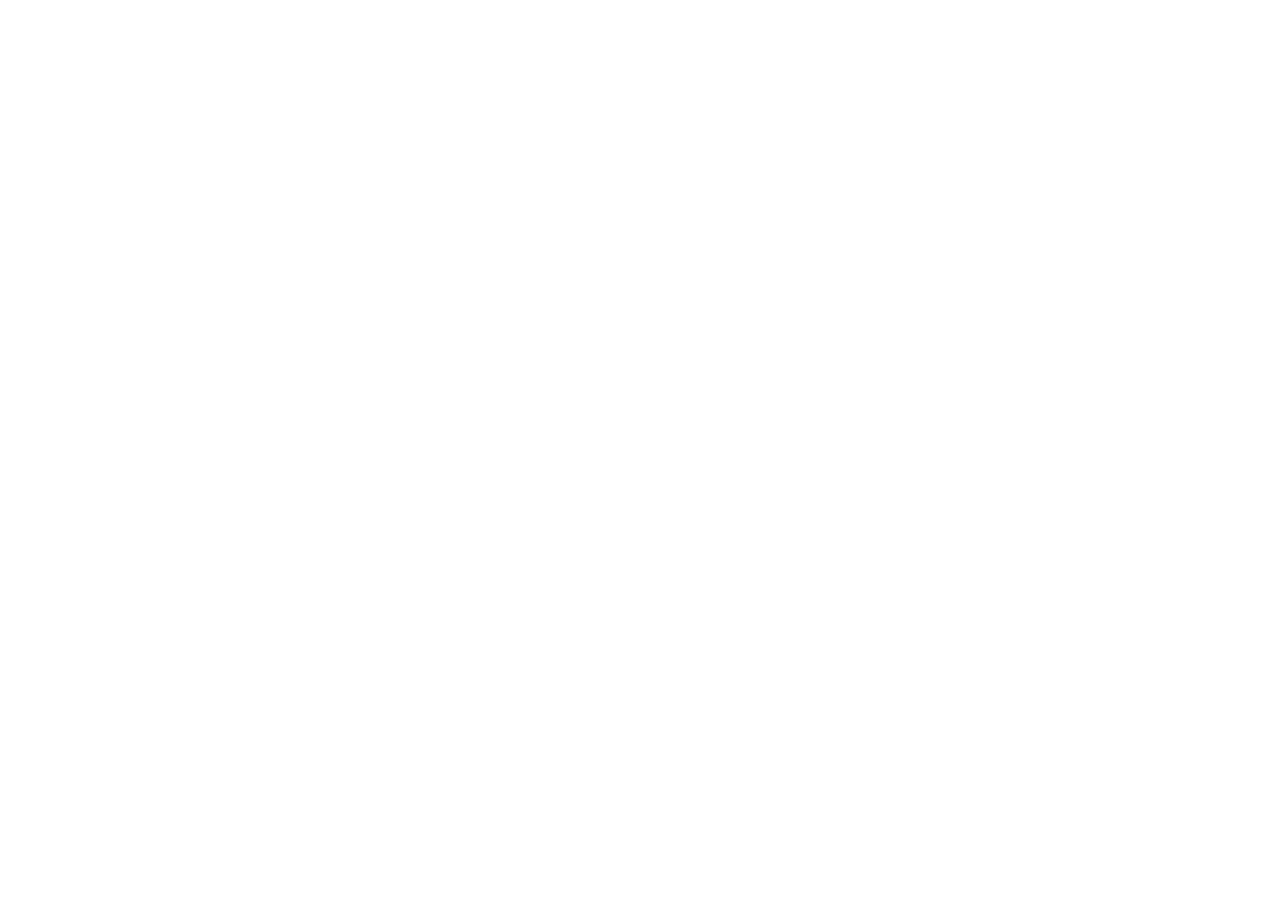
==== index.html @ af2fece3 "First commit" ====
<!DOCTYPE html>
<html lang="en">
<head>
    <meta charset="UTF-8">
    <meta http-equiv="X-UA-Compatible" content="IE=edge">
    <meta name="viewport" content="width=device-width, initial-scale=1.0">
    <title>Livré</title>
</head>
<body>
    
</body>
</html>
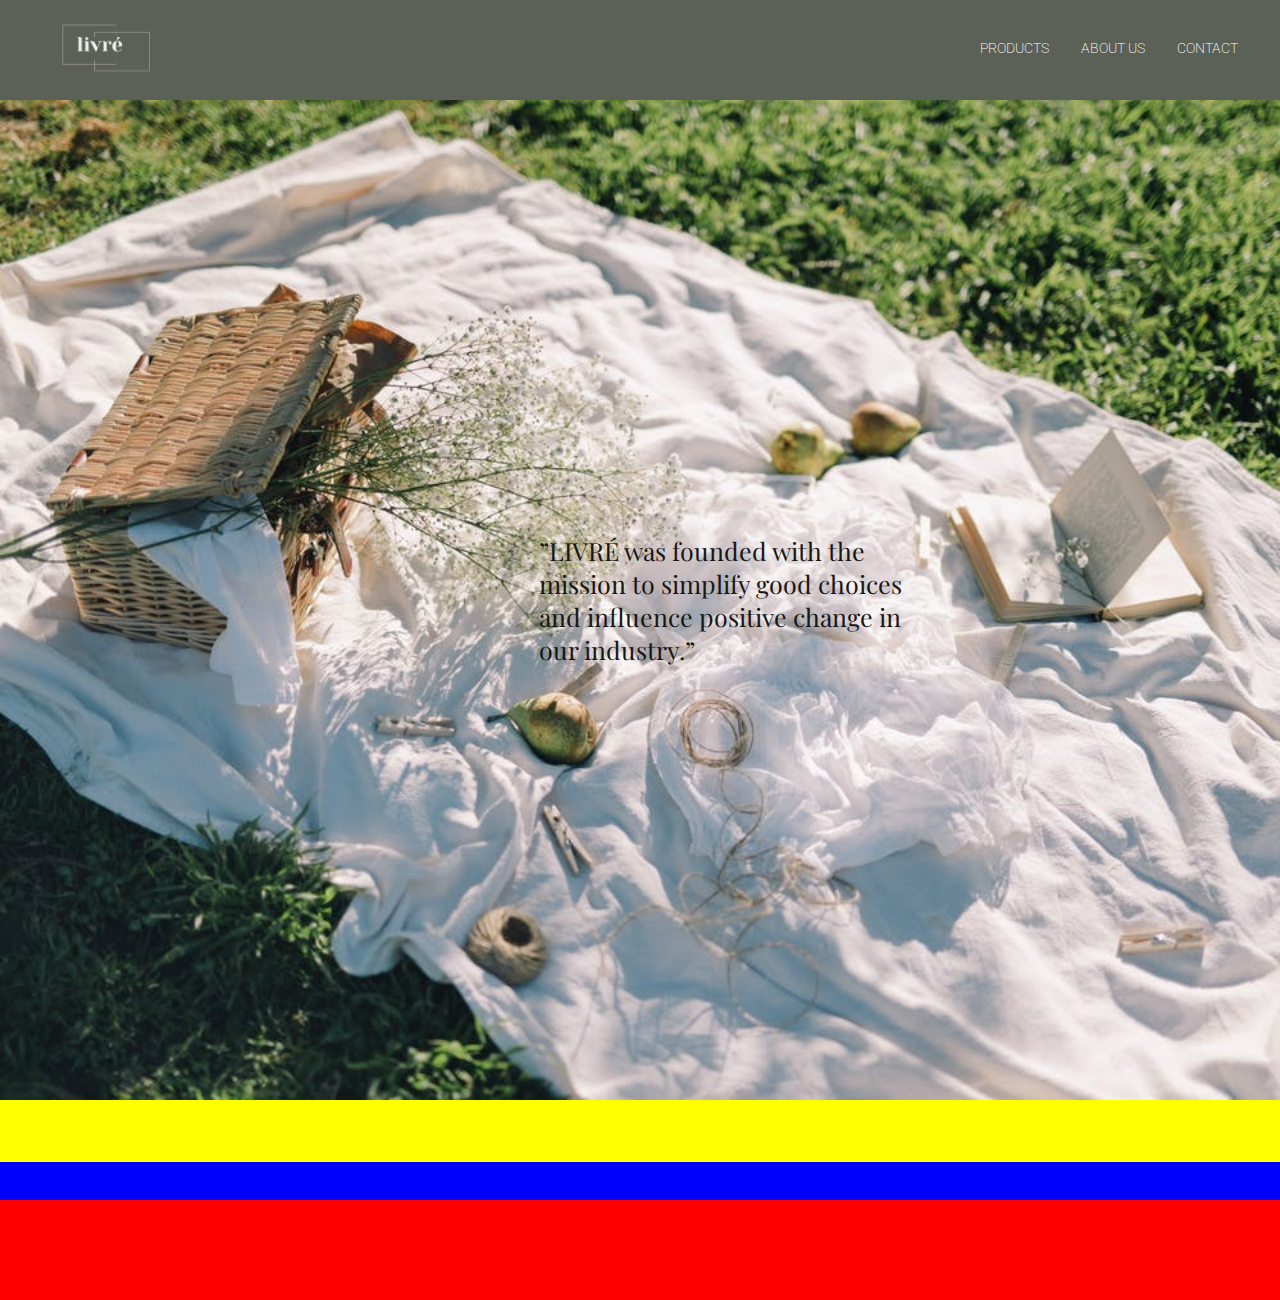
==== commit c8f55281: "added header and main" ====
--- a/index.html
+++ b/index.html
@@ -1,12 +1,46 @@
 <!DOCTYPE html>
 <html lang="en">
-<head>
-    <meta charset="UTF-8">
-    <meta http-equiv="X-UA-Compatible" content="IE=edge">
-    <meta name="viewport" content="width=device-width, initial-scale=1.0">
+  <head>
+    <meta charset="UTF-8" />
+    <meta http-equiv="X-UA-Compatible" content="IE=edge" />
+    <meta name="viewport" content="width=device-width, initial-scale=1.0" />
+    <link rel="preconnect" href="https://fonts.googleapis.com" />
+    <link rel="preconnect" href="https://fonts.gstatic.com" crossorigin />
+    <link
+      href="https://fonts.googleapis.com/css2?family=Playfair+Display:wght@400;500;700&family=Roboto:wght@300;400;500;700&display=swap"
+      rel="stylesheet"
+    />
+    <link rel="icon" type="image/png" href="assets/favicon.png" />
+    <link rel="stylesheet" href="style.css" />
     <title>Livré</title>
-</head>
-<body>
-    
-</body>
-</html>+  </head>
+  <body>
+    <header>
+      <div class="header">
+        <a href="/index.html"><img class="logo" src="assets/logo.png" /></a>
+        <ul class="header-nav">
+          <li><a href="/about.html">Products</a></li>
+          <li><a href="/contact.html">About Us</a></li>
+          <li><a href="/products.html">Contact</a></li>
+        </ul>
+      </div>
+    </header>
+    <div class="main">
+      <img class="mainpicture" src="assets/pexels-photo-6794052.jpeg" />
+      <div class="h1">
+        ”<b>LIVRÉ</b> was founded with the<br />
+        mission to simplify good choices<br />
+        and influence positive change in<br />
+        our industry.”
+      </div>
+    </div>
+    <div class="top-box">
+      <div class="sustainability"></div>
+      <div class="products"></div>
+    </div>
+    <div class="bottom-box">
+      <div class="materials"></div>
+      <div class="explore"></div>
+    </div>
+  </body>
+</html>
--- a/style.css
+++ b/style.css
@@ -0,0 +1,84 @@
+body {
+  margin: 0;
+}
+
+.header {
+  padding: 10px;
+  display: flex;
+  align-items: center;
+  background: #5c6158;
+  height: 80px;
+  gap: 6rem;
+  display: flex;
+  justify-content: space-between;
+}
+
+.header-nav {
+  height: 20px;
+  gap: 2rem;
+  margin-right: 2rem;
+  display: flex;
+  flex-direction: row;
+  justify-content: space-between;
+  font-family: "Roboto", sans-serif;
+  font-weight: 200;
+  color: white;
+  font-size: 14px;
+  text-decoration: none;
+  text-transform: uppercase;
+  list-style-type: none;
+}
+
+a:link,
+a:visited {
+  color: white;
+  text-align: center;
+  text-decoration: none;
+  display: inline-block;
+}
+
+.logo {
+  height: 80px;
+  margin-left: 2rem;
+}
+
+.main {
+  width: 1440px;
+  height: 1000px;
+  position: relative;
+  display: flex;
+  align-items: center;
+  justify-content: center;
+}
+
+.mainpicture {
+  width: 1440px;
+  height: 1000px;
+  position: absolute;
+}
+
+.h1 {
+  font-family: "Playfair Display", sans-serif;
+  font-weight: 100;
+  font-size: 25px;
+  color: #171717;
+  position: absolute;
+  align-items: center;
+  justify-content: center;
+}
+
+.top-box {
+  background: blue;
+  height: 100px;
+}
+
+.sustainability {
+  background-color: yellow;
+  padding: 1rem;
+  height: 30px;
+}
+
+.bottom-box {
+  background: red;
+  height: 100px;
+}
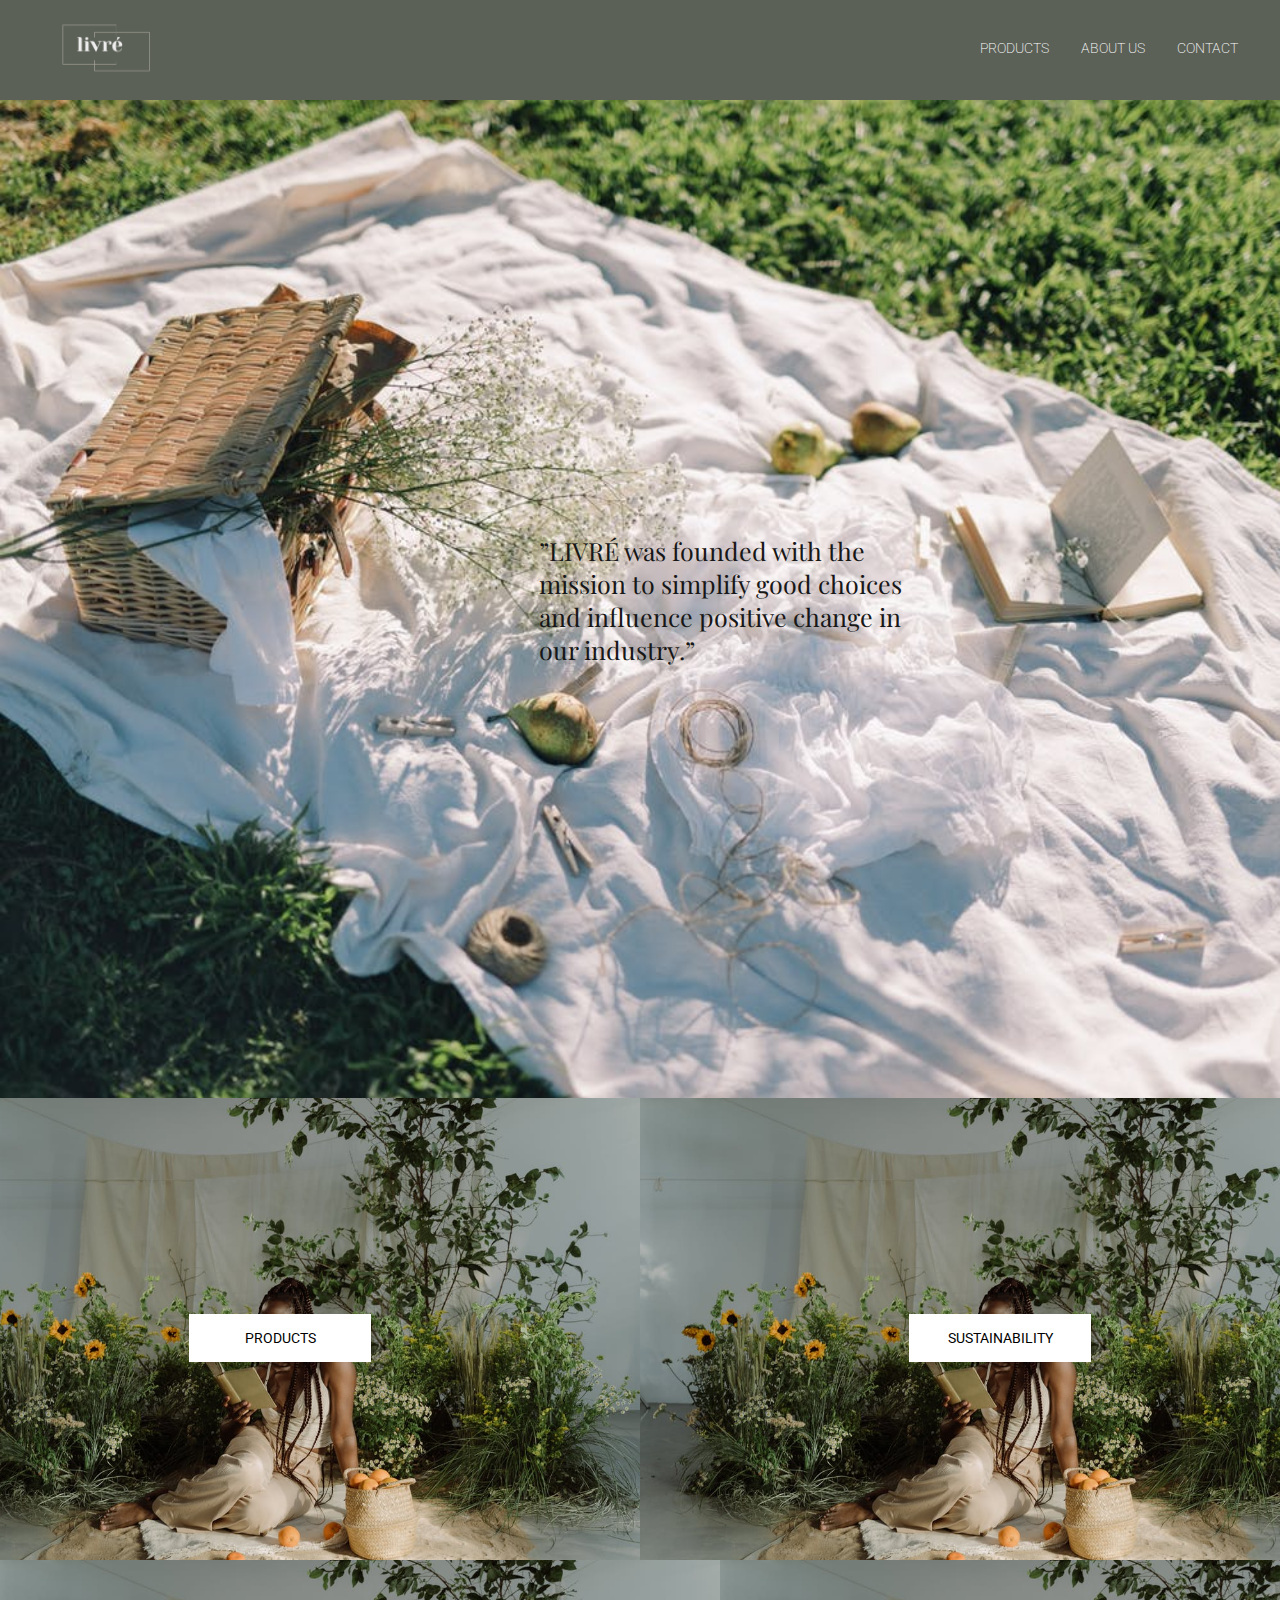
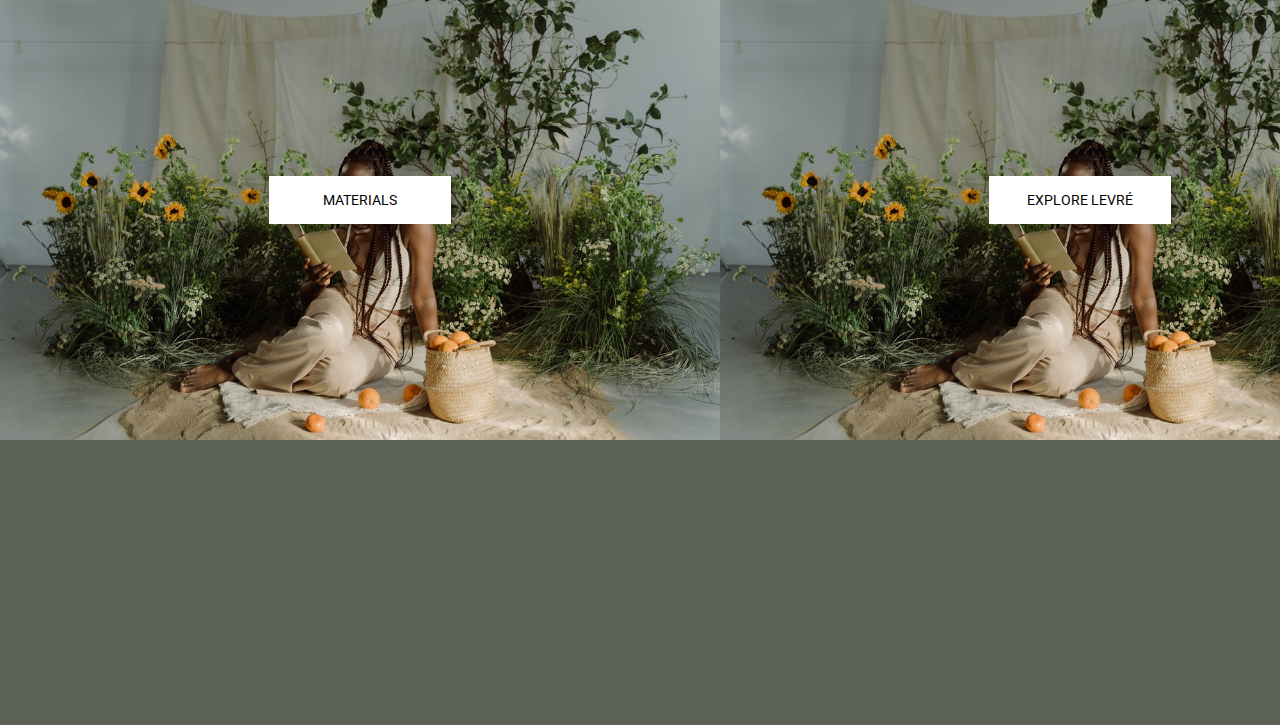
==== commit 416b68ab: "added boxes for content, improved styling" ====
--- a/index.html
+++ b/index.html
@@ -35,12 +35,26 @@
       </div>
     </div>
     <div class="top-box">
-      <div class="sustainability"></div>
-      <div class="products"></div>
+      <div class="products">
+        <h2>PRODUCTS</h2>
+        <img class="box-pictures" src="assets/testbild.jpeg" />
+      </div>
+      <div class="sustainability">
+        <h2>SUSTAINABILITY</h2>
+        <img class="box-pictures" src="assets/testbild.jpeg" />
+      </div>
     </div>
+
     <div class="bottom-box">
-      <div class="materials"></div>
-      <div class="explore"></div>
+      <div class="materials">
+        <h2>MATERIALS</h2>
+        <img class="box-pictures" src="assets/testbild.jpeg" />
+      </div>
+      <div class="explore">
+        <h2>EXPLORE LEVRÉ</h2>
+        <img class="box-pictures" src="assets/testbild.jpeg" />
+      </div>
     </div>
+    <footer></footer>
   </body>
 </html>
--- a/style.css
+++ b/style.css
@@ -1,5 +1,6 @@
 body {
   margin: 0;
+  height: 100%;
 }
 
 .header {
@@ -68,17 +69,73 @@
 }
 
 .top-box {
-  background: blue;
-  height: 100px;
+  display: flex;
+  justify-content: space-around;
+  width: 100%;
+  height: 475px;
+  position: relative;
+  display: flex;
+  align-items: center;
+  justify-content: center;
+}
+
+.box-pictures {
+  width: 720px;
+}
+
+.products {
+  width: 100%;
+  position: relative;
+  display: flex;
+  align-items: center;
+  justify-content: center;
 }
 
 .sustainability {
-  background-color: yellow;
+  width: 100%;
+  position: relative;
+  display: flex;
+  align-items: center;
+  justify-content: center;
+}
+
+.materials {
+  width: 100%;
+  position: relative;
+  display: flex;
+  align-items: center;
+  justify-content: center;
+}
+
+.explore {
+  width: 100%;
+  position: relative;
+  display: flex;
+  align-items: center;
+  justify-content: center;
+}
+
+h2 {
+  font-family: "Roboto", sans-serif;
+  font-weight: 400;
+  font-size: 14px;
   padding: 1rem;
-  height: 30px;
+  width: 150px;
+  display: flex;
+  align-items: center;
+  justify-content: center;
+  position: absolute;
+  background: white;
 }
 
 .bottom-box {
-  background: red;
-  height: 100px;
+  display: flex;
+  justify-content: space-around;
+  width: 100%;
+  height: 450px;
 }
+
+footer {
+  background: #5c6158;
+  height: 300px;
+}
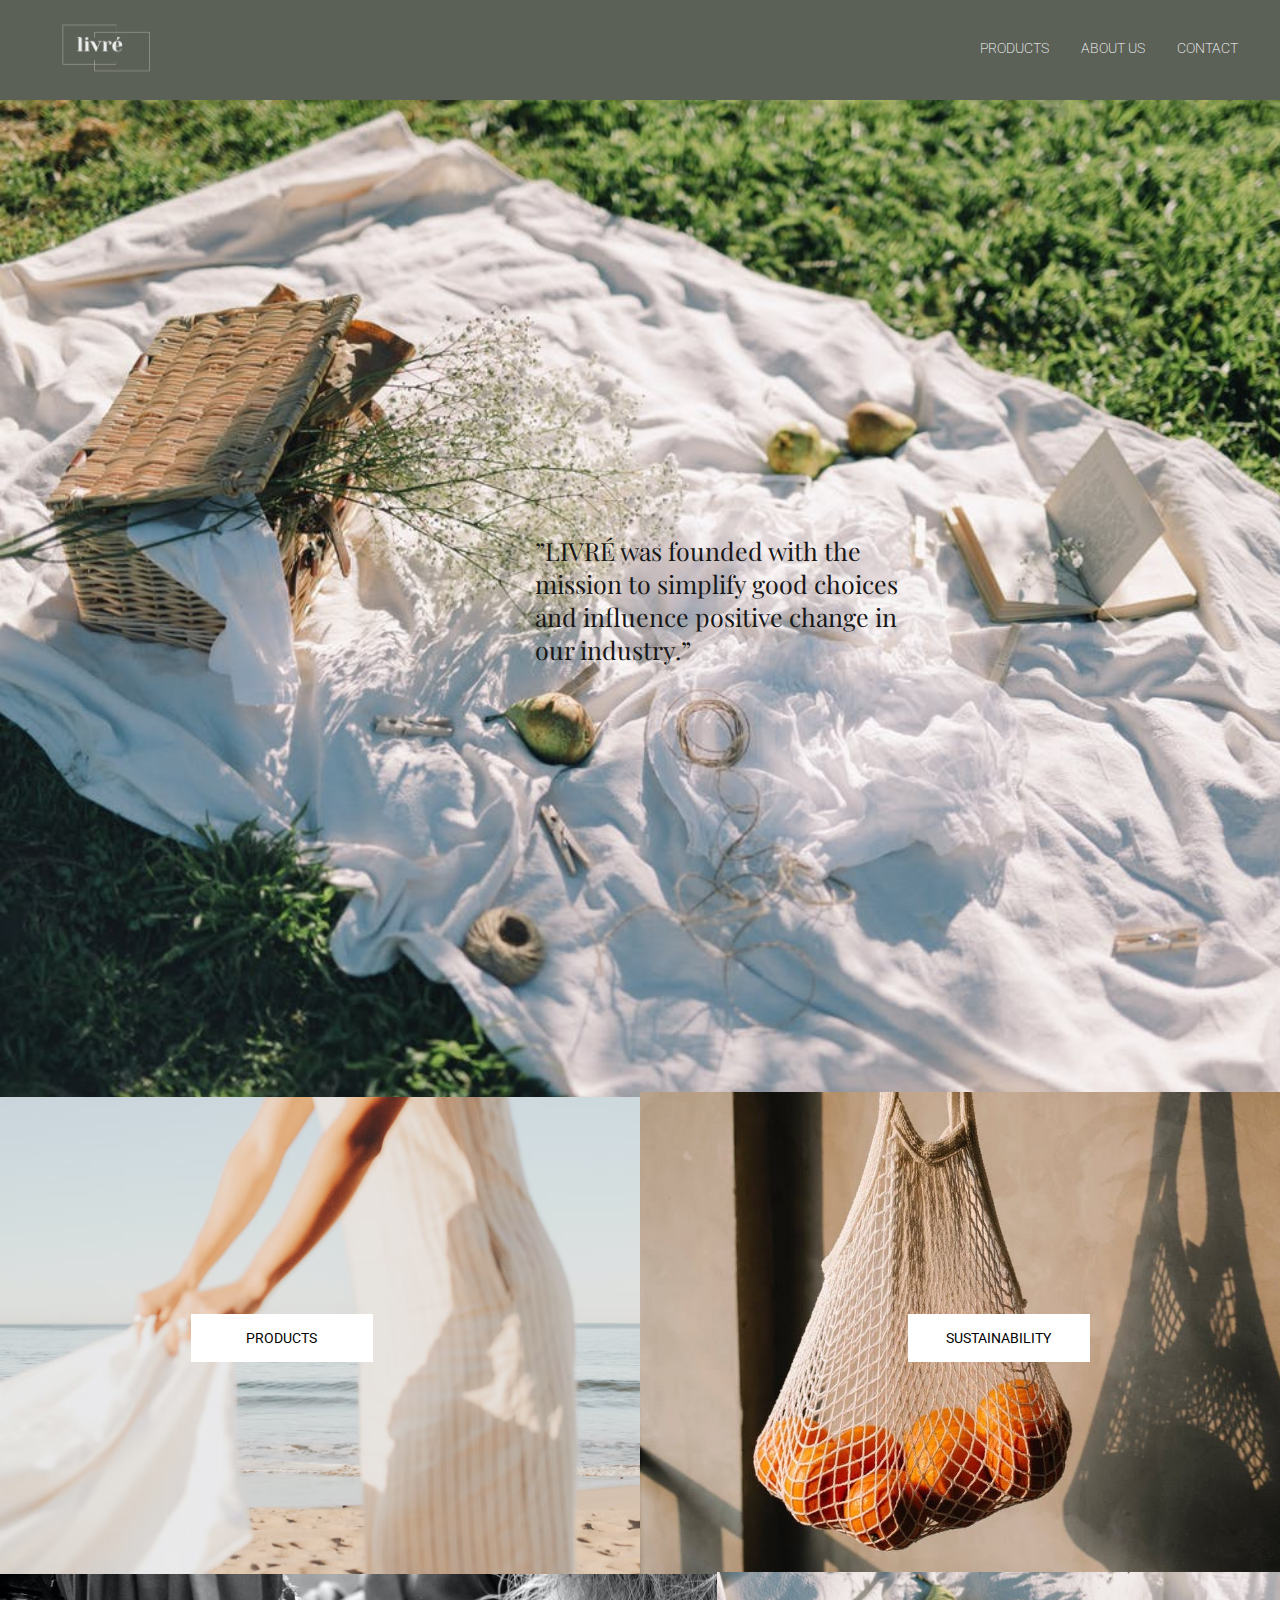
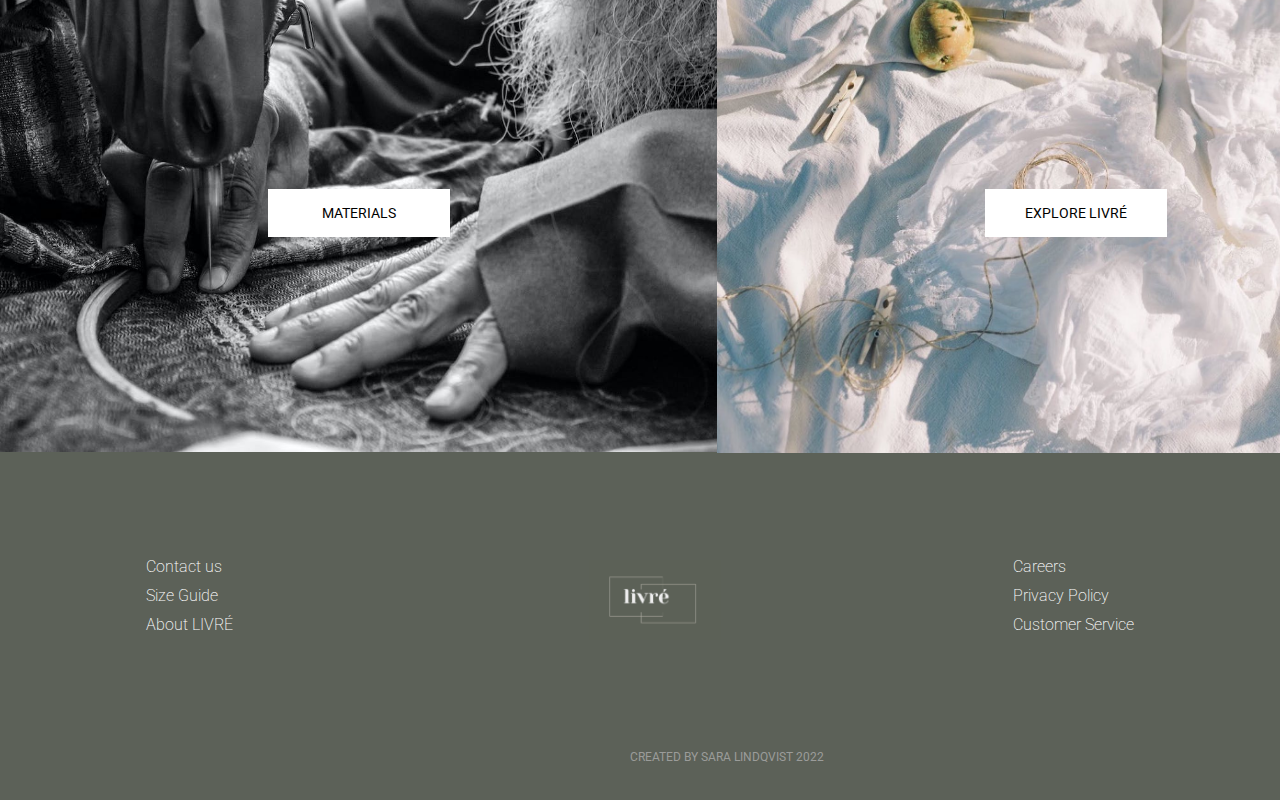
==== commit 0ad6dade: "finished startpage" ====
--- a/index.html
+++ b/index.html
@@ -37,24 +37,44 @@
     <div class="top-box">
       <div class="products">
         <h2>PRODUCTS</h2>
-        <img class="box-pictures" src="assets/testbild.jpeg" />
+        <img
+          class="box-pictures"
+          src="assets/photo-1562636714-adbfdd55959d.png"
+        />
       </div>
       <div class="sustainability">
         <h2>SUSTAINABILITY</h2>
-        <img class="box-pictures" src="assets/testbild.jpeg" />
+        <img class="box-pictures" src="assets/pexels-photo-7262775.jpeg" />
       </div>
     </div>
 
     <div class="bottom-box">
       <div class="materials">
         <h2>MATERIALS</h2>
-        <img class="box-pictures" src="assets/testbild.jpeg" />
+        <img class="box-pictures" src="assets/pexels-photo-4440344.jpeg" />
       </div>
       <div class="explore">
-        <h2>EXPLORE LEVRÉ</h2>
-        <img class="box-pictures" src="assets/testbild.jpeg" />
+        <h2>EXPLORE LIVRÉ</h2>
+        <img class="box-pictures" src="assets/pexels-photo-6794044.jpeg" />
       </div>
     </div>
-    <footer></footer>
+    <footer>
+      <div class="footer-box">
+        <div class="menu">
+          <li><a>Contact us</a></li>
+          <li><a>Size Guide</a></li>
+          <li><a>About LIVRÉ</a></li>
+        </div>
+        <div class="logo">
+          <img class="logo" src="assets/logo.png" />
+        </div>
+        <div class="contact">
+          <li><a>Careers</a></li>
+          <li><a>Privacy Policy</a></li>
+          <li><a>Customer Service</a></li>
+        </div>
+      </div>
+      <div class="creator">Created by Sara Lindqvist 2022</div>
+    </footer>
   </body>
 </html>
--- a/style.css
+++ b/style.css
@@ -44,7 +44,7 @@
 }
 
 .main {
-  width: 1440px;
+  width: 1433px;
   height: 1000px;
   position: relative;
   display: flex;
@@ -53,7 +53,7 @@
 }
 
 .mainpicture {
-  width: 1440px;
+  width: 1433px;
   height: 1000px;
   position: absolute;
 }
@@ -80,7 +80,7 @@
 }
 
 .box-pictures {
-  width: 720px;
+  width: 717px;
 }
 
 .products {
@@ -132,10 +132,48 @@
   display: flex;
   justify-content: space-around;
   width: 100%;
-  height: 450px;
+  height: 475px;
 }
 
 footer {
   background: #5c6158;
+  height: 350px;
+}
+
+.creator {
+  justify-content: center;
+  margin-left: 630px;
+  font-family: "Roboto", sans-serif;
+  color: #9b9c9a;
+  font-size: 12px;
+  text-transform: uppercase;
+}
+
+.footer-box {
+  background: #5c6158;
+  display: flex;
+  justify-content: space-around;
+  align-items: center;
   height: 300px;
 }
+
+.menu {
+  font-family: "Roboto", sans-serif;
+  font-weight: 200;
+  color: white;
+  font-size: 16px;
+  text-decoration: none;
+  list-style-type: none;
+}
+.contact {
+  font-family: "Roboto", sans-serif;
+  font-weight: 200;
+  color: white;
+  font-size: 16px;
+  text-decoration: none;
+  list-style-type: none;
+}
+
+li {
+  padding-bottom: 10px;
+}
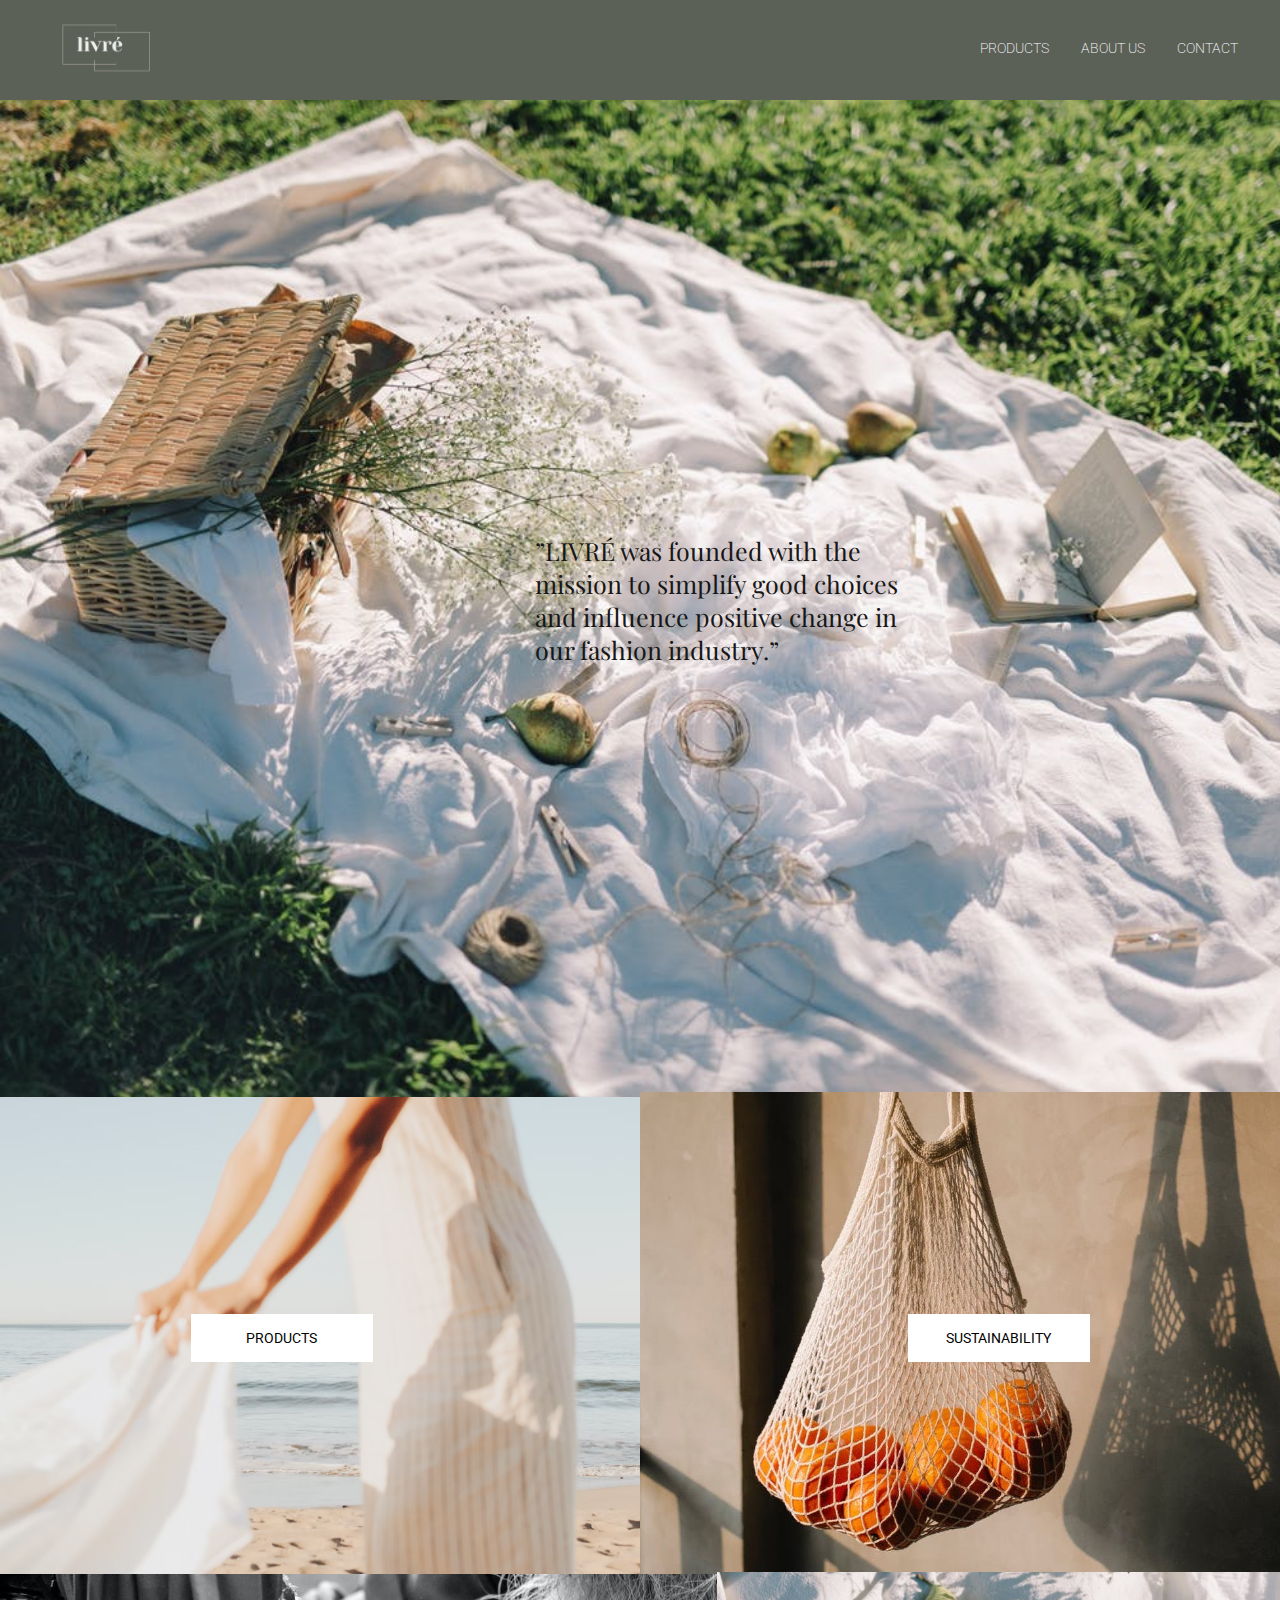
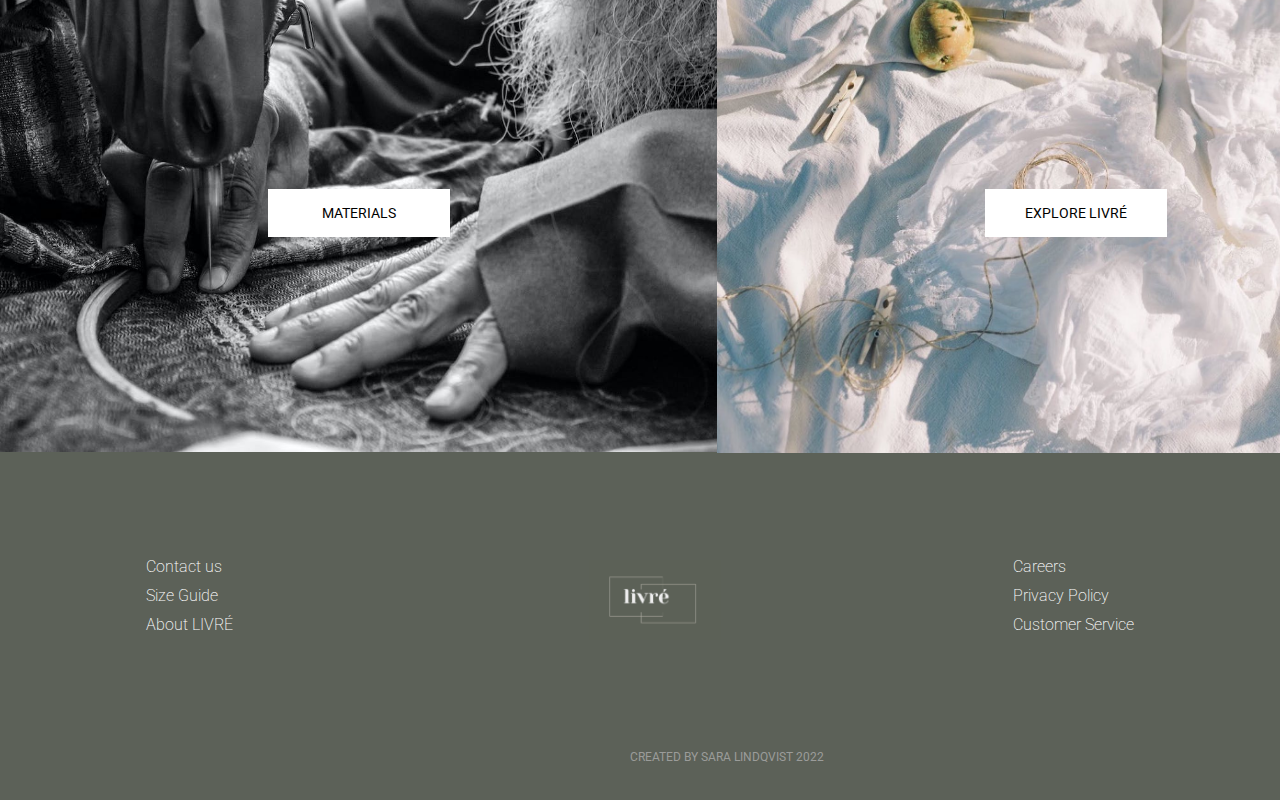
==== commit 8f01d1d4: "improved styling for links" ====
--- a/index.html
+++ b/index.html
@@ -31,7 +31,7 @@
         ”<b>LIVRÉ</b> was founded with the<br />
         mission to simplify good choices<br />
         and influence positive change in<br />
-        our industry.”
+        our fashion industry.”
       </div>
     </div>
     <div class="top-box">
--- a/style.css
+++ b/style.css
@@ -36,6 +36,10 @@
   text-align: center;
   text-decoration: none;
   display: inline-block;
+}
+
+a:hover {
+  color: #b5b1a7;
 }
 
 .logo {
@@ -128,6 +132,12 @@
   background: white;
 }
 
+h2:hover {
+  background: #b5b1a7;
+  color: white;
+  cursor: pointer;
+}
+
 .bottom-box {
   display: flex;
   justify-content: space-around;
@@ -164,6 +174,7 @@
   font-size: 16px;
   text-decoration: none;
   list-style-type: none;
+  cursor: pointer;
 }
 .contact {
   font-family: "Roboto", sans-serif;
@@ -172,6 +183,7 @@
   font-size: 16px;
   text-decoration: none;
   list-style-type: none;
+  cursor: pointer;
 }
 
 li {
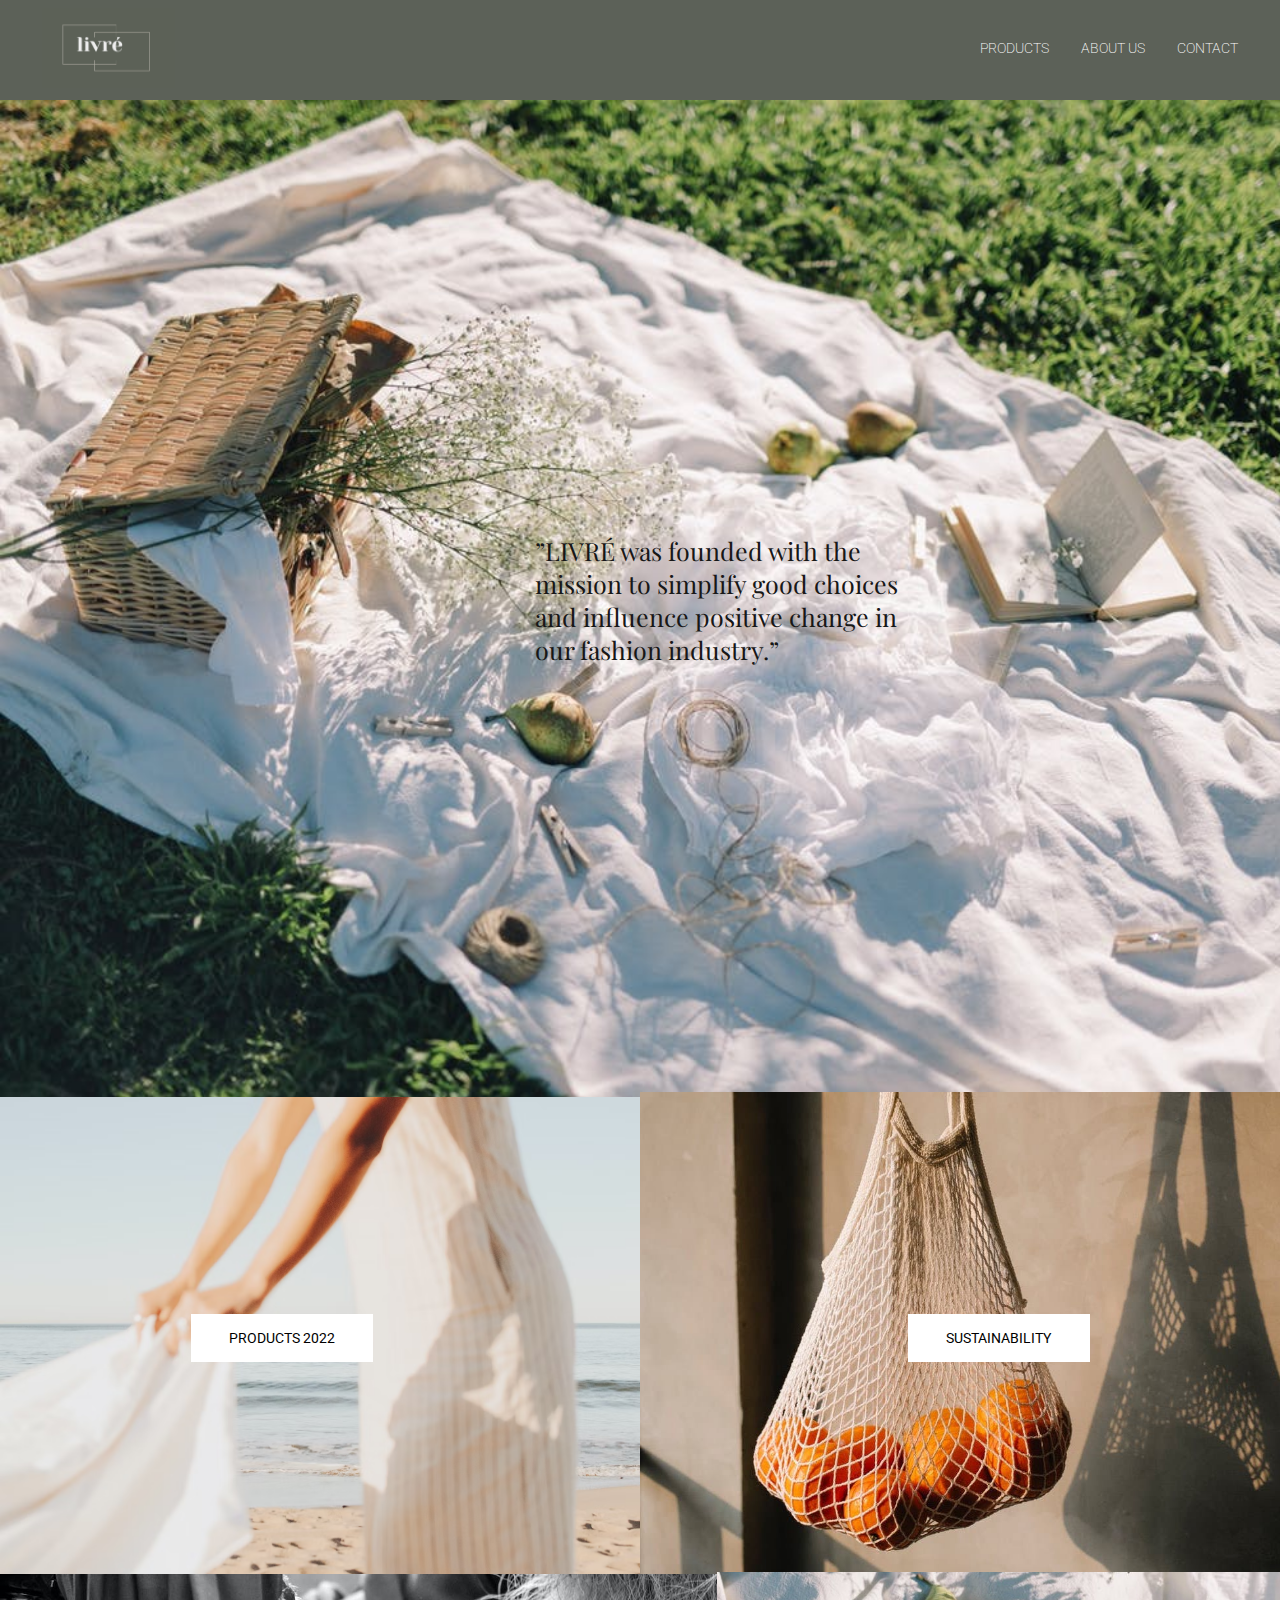
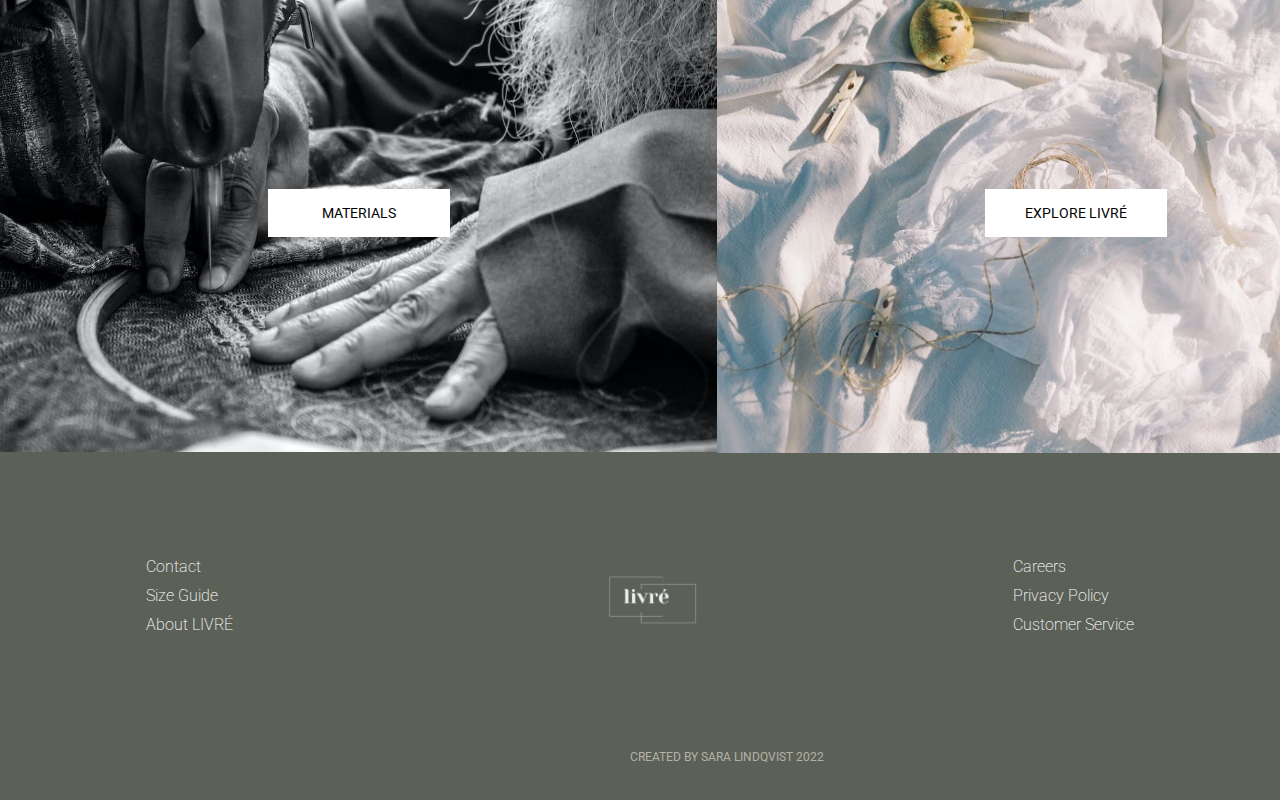
==== commit 89598a10: "favicon" ====
--- a/index.html
+++ b/index.html
@@ -4,14 +4,18 @@
     <meta charset="UTF-8" />
     <meta http-equiv="X-UA-Compatible" content="IE=edge" />
     <meta name="viewport" content="width=device-width, initial-scale=1.0" />
+    <link rel="icon" type="image/png" href="assets/favicon.png" />
     <link rel="preconnect" href="https://fonts.googleapis.com" />
     <link rel="preconnect" href="https://fonts.gstatic.com" crossorigin />
+    <link rel="stylesheet" href="stylesheets/style.css" />
     <link
       href="https://fonts.googleapis.com/css2?family=Playfair+Display:wght@400;500;700&family=Roboto:wght@300;400;500;700&display=swap"
       rel="stylesheet"
     />
-    <link rel="icon" type="image/png" href="assets/favicon.png" />
-    <link rel="stylesheet" href="style.css" />
+    <link
+      href="https://fonts.googleapis.com/css2?family=Yeseva+One&display=swap"
+      rel="stylesheet"
+    />
     <title>Livré</title>
   </head>
   <body>
@@ -19,9 +23,9 @@
       <div class="header">
         <a href="/index.html"><img class="logo" src="assets/logo.png" /></a>
         <ul class="header-nav">
-          <li><a href="/about.html">Products</a></li>
-          <li><a href="/contact.html">About Us</a></li>
-          <li><a href="/products.html">Contact</a></li>
+          <li><a href="/products.html">Products</a></li>
+          <li><a href="/about.html">About Us</a></li>
+          <li><a href="/contact.html">Contact</a></li>
         </ul>
       </div>
     </header>
@@ -36,7 +40,7 @@
     </div>
     <div class="top-box">
       <div class="products">
-        <h2>PRODUCTS</h2>
+        <h2>PRODUCTS 2022</h2>
         <img
           class="box-pictures"
           src="assets/photo-1562636714-adbfdd55959d.png"
@@ -61,7 +65,7 @@
     <footer>
       <div class="footer-box">
         <div class="menu">
-          <li><a>Contact us</a></li>
+          <li><a href="/contact.html">Contact</a></li>
           <li><a>Size Guide</a></li>
           <li><a>About LIVRÉ</a></li>
         </div>
--- a/stylesheets/style.css
+++ b/stylesheets/style.css
@@ -0,0 +1,195 @@
+body {
+  margin: 0;
+  height: 100%;
+}
+
+.header {
+  padding: 10px;
+  display: flex;
+  align-items: center;
+  background: #5c6158;
+  height: 80px;
+  gap: 6rem;
+  display: flex;
+  justify-content: space-between;
+}
+
+.header-nav {
+  height: 20px;
+  gap: 2rem;
+  margin-right: 2rem;
+  display: flex;
+  flex-direction: row;
+  justify-content: space-between;
+  font-family: "Roboto", sans-serif;
+  font-weight: 200;
+  color: white;
+  font-size: 14px;
+  text-decoration: none;
+  text-transform: uppercase;
+  list-style-type: none;
+}
+
+a:link,
+a:visited {
+  color: white;
+  text-align: center;
+  text-decoration: none;
+  display: inline-block;
+}
+
+a:hover {
+  color: #b5b1a7;
+}
+
+.logo {
+  height: 80px;
+  margin-left: 2rem;
+}
+
+.main {
+  width: 1433px;
+  height: 1000px;
+  position: relative;
+  display: flex;
+  align-items: center;
+  justify-content: center;
+}
+
+.mainpicture {
+  width: 1433px;
+  height: 1000px;
+  position: absolute;
+}
+
+.h1 {
+  font-family: "Playfair Display", sans-serif;
+  font-weight: 100;
+  font-size: 25px;
+  color: #171717;
+  position: absolute;
+  align-items: center;
+  justify-content: center;
+}
+
+.top-box {
+  display: flex;
+  justify-content: space-around;
+  width: 100%;
+  height: 475px;
+  position: relative;
+  display: flex;
+  align-items: center;
+  justify-content: center;
+}
+
+.box-pictures {
+  width: 717px;
+}
+
+.products {
+  width: 100%;
+  position: relative;
+  display: flex;
+  align-items: center;
+  justify-content: center;
+}
+
+.sustainability {
+  width: 100%;
+  position: relative;
+  display: flex;
+  align-items: center;
+  justify-content: center;
+}
+
+.materials {
+  width: 100%;
+  position: relative;
+  display: flex;
+  align-items: center;
+  justify-content: center;
+}
+
+.explore {
+  width: 100%;
+  position: relative;
+  display: flex;
+  align-items: center;
+  justify-content: center;
+}
+
+h2 {
+  font-family: "Roboto", sans-serif;
+  font-weight: 400;
+  font-size: 14px;
+  padding: 1rem;
+  width: 150px;
+  display: flex;
+  align-items: center;
+  justify-content: center;
+  position: absolute;
+  background: white;
+  color: black;
+  text-decoration: none;
+  text-transform: uppercase;
+  list-style-type: none;
+}
+
+h2:hover {
+  background: #b5b1a7;
+  color: white;
+  cursor: pointer;
+}
+
+.bottom-box {
+  display: flex;
+  justify-content: space-around;
+  width: 100%;
+  height: 475px;
+}
+
+footer {
+  background: #5c6158;
+  height: 350px;
+}
+
+.creator {
+  justify-content: center;
+  margin-left: 630px;
+  font-family: "Roboto", sans-serif;
+  color: #b5b1a7;
+  font-size: 12px;
+  text-transform: uppercase;
+}
+
+.footer-box {
+  background: #5c6158;
+  display: flex;
+  justify-content: space-around;
+  align-items: center;
+  height: 300px;
+}
+
+.menu {
+  font-family: "Roboto", sans-serif;
+  font-weight: 200;
+  color: white;
+  font-size: 16px;
+  text-decoration: none;
+  list-style-type: none;
+  cursor: pointer;
+}
+.contact {
+  font-family: "Roboto", sans-serif;
+  font-weight: 200;
+  color: white;
+  font-size: 16px;
+  text-decoration: none;
+  list-style-type: none;
+  cursor: pointer;
+}
+
+li {
+  padding-bottom: 10px;
+}
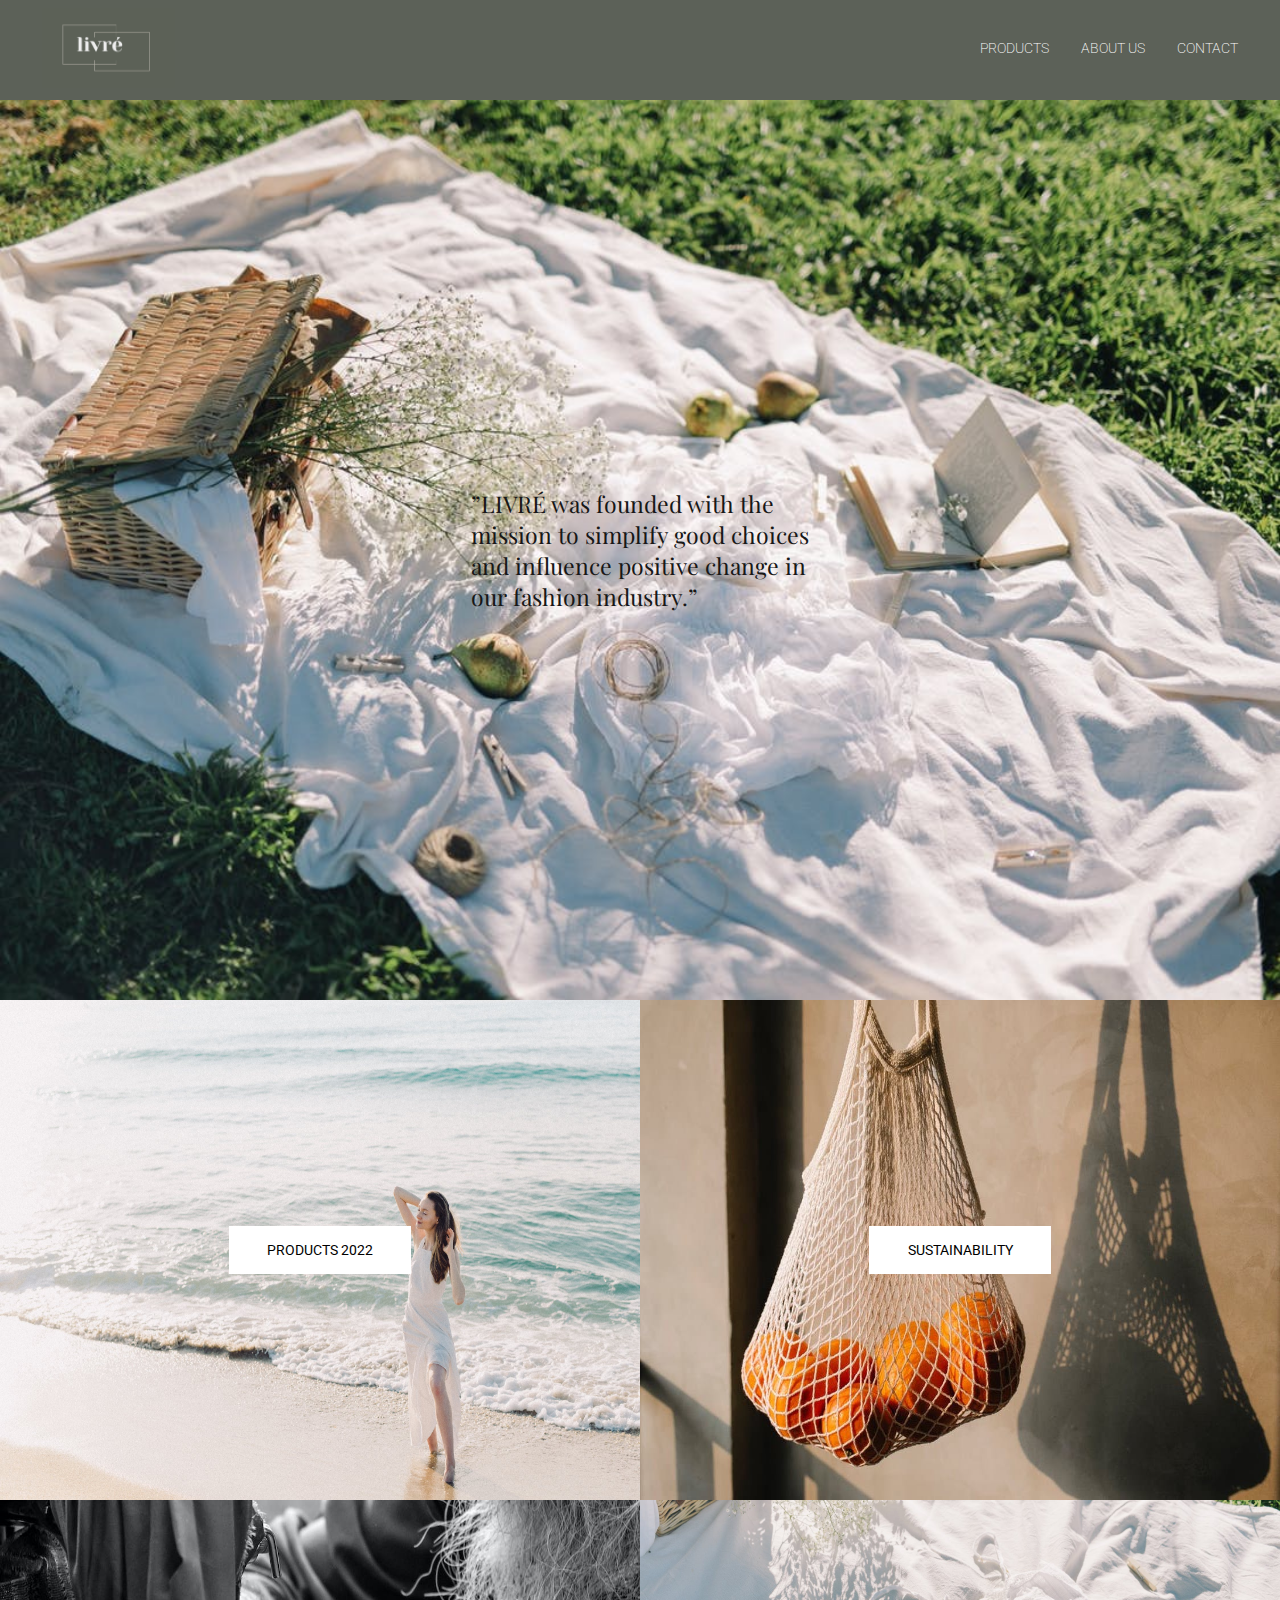
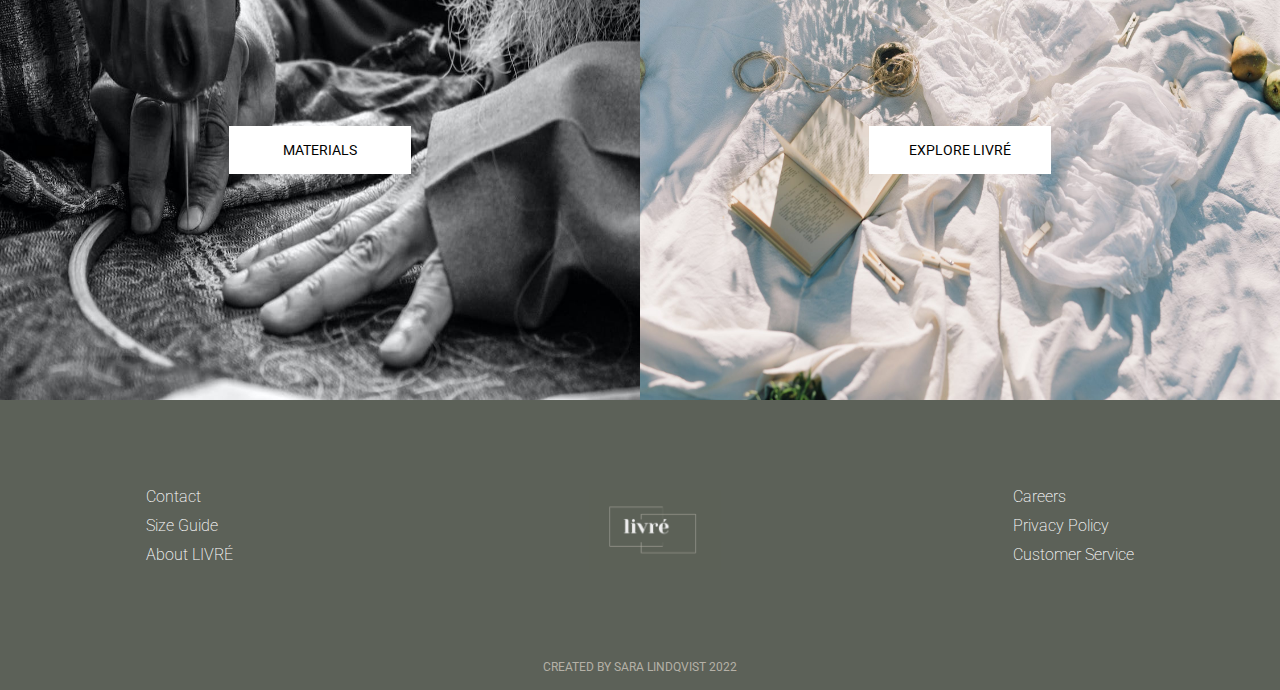
==== commit cc7aec08: "added media queries and imrpoved styling on all pages" ====
--- a/index.html
+++ b/index.html
@@ -24,7 +24,7 @@
         <a href="/index.html"><img class="logo" src="assets/logo.png" /></a>
         <ul class="header-nav">
           <li><a href="/products.html">Products</a></li>
-          <li><a href="/about.html">About Us</a></li>
+          <li><a href="/index.html">About Us</a></li>
           <li><a href="/contact.html">Contact</a></li>
         </ul>
       </div>
@@ -40,11 +40,8 @@
     </div>
     <div class="top-box">
       <div class="products">
-        <h2>PRODUCTS 2022</h2>
-        <img
-          class="box-pictures"
-          src="assets/photo-1562636714-adbfdd55959d.png"
-        />
+        <h2><a href="/products.html">PRODUCTS 2022</a></h2>
+        <img class="box-pictures" src="assets/pexels-photo-8908811.jpeg" />
       </div>
       <div class="sustainability">
         <h2>SUSTAINABILITY</h2>
@@ -59,7 +56,7 @@
       </div>
       <div class="explore">
         <h2>EXPLORE LIVRÉ</h2>
-        <img class="box-pictures" src="assets/pexels-photo-6794044.jpeg" />
+        <img class="box-pictures" src="assets/pexels-photo-6794055.jpeg" />
       </div>
     </div>
     <footer>
@@ -78,7 +75,7 @@
           <li><a>Customer Service</a></li>
         </div>
       </div>
-      <div class="creator">Created by Sara Lindqvist 2022</div>
     </footer>
+    <div class="creator">Created by Sara Lindqvist 2022</div>
   </body>
 </html>
--- a/stylesheets/style.css
+++ b/stylesheets/style.css
@@ -48,8 +48,8 @@
 }
 
 .main {
-  width: 1433px;
-  height: 1000px;
+  width: 100%;
+  height: 900px;
   position: relative;
   display: flex;
   align-items: center;
@@ -57,15 +57,15 @@
 }
 
 .mainpicture {
-  width: 1433px;
-  height: 1000px;
+  width: 100%;
+  height: 900px;
   position: absolute;
 }
 
 .h1 {
   font-family: "Playfair Display", sans-serif;
   font-weight: 100;
-  font-size: 25px;
+  font-size: 23px;
   color: #171717;
   position: absolute;
   align-items: center;
@@ -76,7 +76,7 @@
   display: flex;
   justify-content: space-around;
   width: 100%;
-  height: 475px;
+
   position: relative;
   display: flex;
   align-items: center;
@@ -84,7 +84,8 @@
 }
 
 .box-pictures {
-  width: 717px;
+  width: 100%;
+  height: 500px;
 }
 
 .products {
@@ -93,6 +94,15 @@
   display: flex;
   align-items: center;
   justify-content: center;
+}
+
+.products a {
+  color: black;
+}
+
+h2 a:hover {
+  color: white;
+  background: #b5b1a7;
 }
 
 .sustainability {
@@ -146,21 +156,21 @@
   display: flex;
   justify-content: space-around;
   width: 100%;
-  height: 475px;
 }
 
 footer {
   background: #5c6158;
-  height: 350px;
+  height: 260px;
 }
 
 .creator {
-  justify-content: center;
-  margin-left: 630px;
+  text-align: center;
   font-family: "Roboto", sans-serif;
   color: #b5b1a7;
   font-size: 12px;
   text-transform: uppercase;
+  background: #5c6158;
+  padding-bottom: 1rem;
 }
 
 .footer-box {
@@ -168,7 +178,7 @@
   display: flex;
   justify-content: space-around;
   align-items: center;
-  height: 300px;
+  height: 260px;
 }
 
 .menu {
@@ -193,3 +203,61 @@
 li {
   padding-bottom: 10px;
 }
+
+@media (max-width: 1220px) {
+  .header {
+    padding: 10px;
+    display: flex;
+    align-items: center;
+    background: #5c6158;
+    height: 80px;
+    gap: 6rem;
+    display: flex;
+    justify-content: space-between;
+  }
+
+  .main {
+    width: 100%;
+    height: 800px;
+  }
+
+  .mainpicture {
+    width: 100%;
+    height: 800px;
+    position: absolute;
+  }
+
+  .box-pictures {
+    width: 100%;
+    height: 400px;
+  }
+}
+
+@media (max-width: 1050px) {
+  .header {
+    padding: 10px;
+    display: flex;
+    align-items: center;
+    background: #5c6158;
+    height: 80px;
+    gap: 6rem;
+    display: flex;
+    justify-content: space-between;
+  }
+
+  .main {
+    width: 100%;
+    height: 700px;
+  }
+
+  .mainpicture {
+    width: 100%;
+    height: 700px;
+    position: absolute;
+  }
+
+  .box-pictures {
+    width: 100%;
+    height: 350px;
+  }
+}
